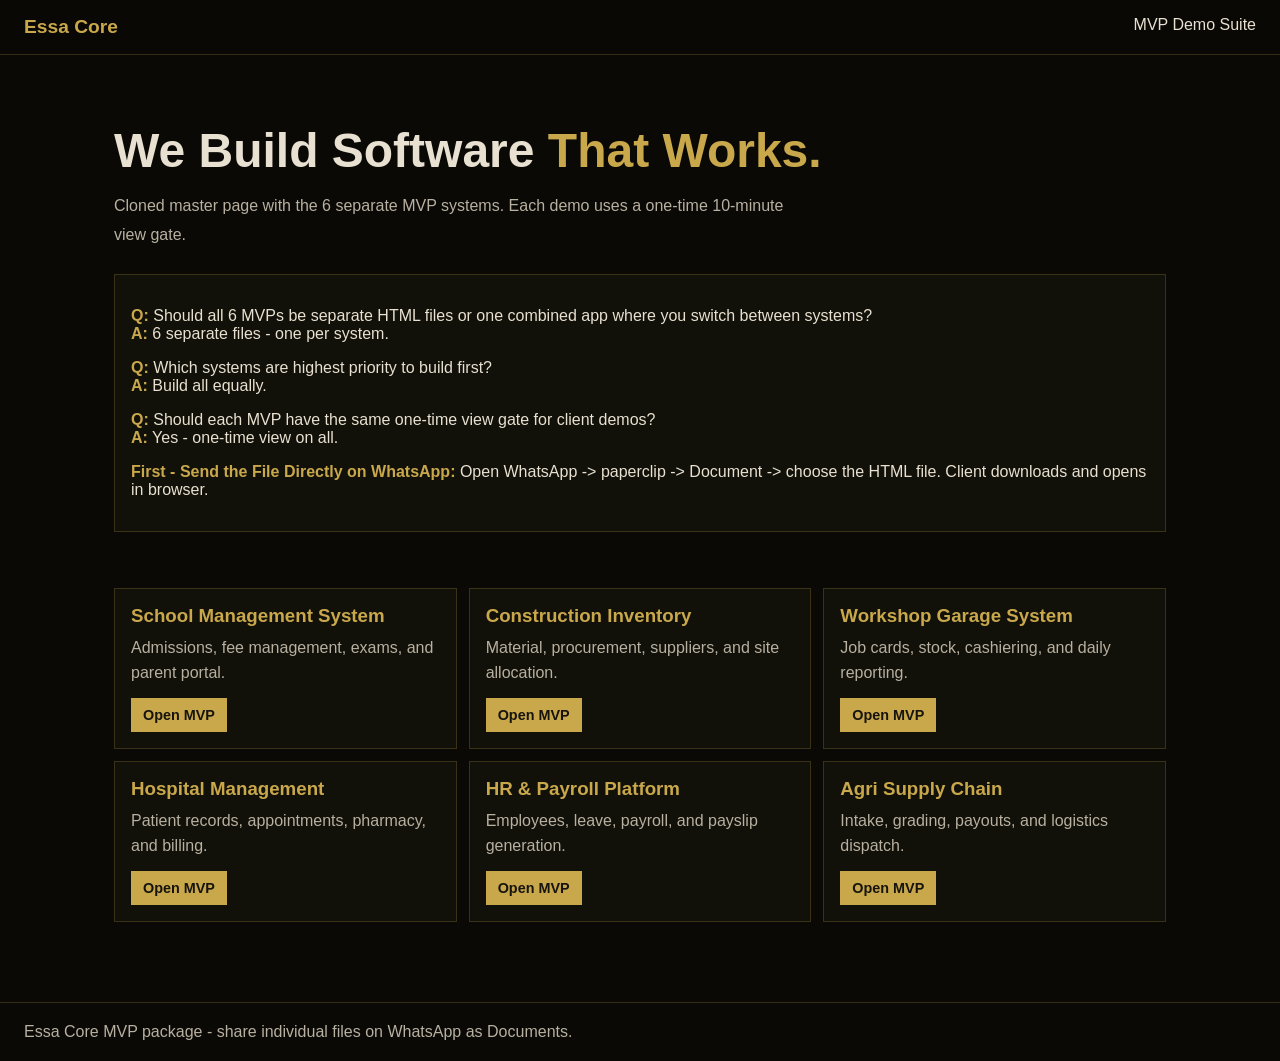
==== essacore-clone-mvp.html @ 49f9abde "Publish Essa Core website and MVP demos" ====
<!DOCTYPE html>
<html lang="en">
<head>
  <meta charset="UTF-8">
  <meta name="viewport" content="width=device-width, initial-scale=1.0">
  <title>Essa Core - MVP Projects</title>
  <style>
    :root{--ink:#0A0906;--ink2:#111009;--gold:#C9A84C;--text:#E8E0D0;--muted:#B8B0A0;--line:rgba(201,168,76,.22)}
    *{box-sizing:border-box} body{margin:0;background:var(--ink);color:var(--text);font-family:Arial,sans-serif}
    nav{position:sticky;top:0;background:rgba(10,9,6,.95);border-bottom:1px solid var(--line);padding:16px 24px;display:flex;justify-content:space-between;z-index:2}
    .logo{color:var(--gold);font-size:1.2rem;font-weight:700}
    .hero{padding:72px 24px 36px;max-width:1100px;margin:0 auto}
    h1{font-size:3rem;line-height:1.02;margin:0 0 14px} h1 em{color:var(--gold);font-style:normal}
    .sub{color:var(--muted);line-height:1.8;max-width:700px}
    .qa{margin-top:24px;background:var(--ink2);border:1px solid var(--line);padding:16px}
    .qa b{color:var(--gold)}
    .projects{padding:20px 24px 80px;max-width:1100px;margin:0 auto}
    .grid{display:grid;grid-template-columns:repeat(auto-fit,minmax(260px,1fr));gap:12px}
    .card{background:var(--ink2);border:1px solid var(--line);padding:16px}
    .card h3{margin:0 0 8px;color:var(--gold)}
    .card p{margin:0 0 12px;color:var(--muted);line-height:1.6}
    .btn{display:inline-block;text-decoration:none;background:var(--gold);color:#17140d;padding:9px 12px;font-size:.9rem;font-weight:700}
    .footer{padding:20px 24px;border-top:1px solid var(--line);color:var(--muted)}
  </style>
</head>
<body>
  <nav><div class="logo">Essa Core</div><div>MVP Demo Suite</div></nav>
  <section class="hero">
    <h1>We Build Software <em>That Works.</em></h1>
    <p class="sub">Cloned master page with the 6 separate MVP systems. Each demo uses a one-time 10-minute view gate.</p>
    <div class="qa">
      <p><b>Q:</b> Should all 6 MVPs be separate HTML files or one combined app where you switch between systems?<br><b>A:</b> 6 separate files - one per system.</p>
      <p><b>Q:</b> Which systems are highest priority to build first?<br><b>A:</b> Build all equally.</p>
      <p><b>Q:</b> Should each MVP have the same one-time view gate for client demos?<br><b>A:</b> Yes - one-time view on all.</p>
      <p><b>First - Send the File Directly on WhatsApp:</b> Open WhatsApp -> paperclip -> Document -> choose the HTML file. Client downloads and opens in browser.</p>
    </div>
  </section>
  <section class="projects">
    <div class="grid">
      <div class="card"><h3>School Management System</h3><p>Admissions, fee management, exams, and parent portal.</p><a class="btn" href="./mvp-school-management.html">Open MVP</a></div>
      <div class="card"><h3>Construction Inventory</h3><p>Material, procurement, suppliers, and site allocation.</p><a class="btn" href="./mvp-construction-inventory.html">Open MVP</a></div>
      <div class="card"><h3>Workshop Garage System</h3><p>Job cards, stock, cashiering, and daily reporting.</p><a class="btn" href="./mvp-workshop-garage.html">Open MVP</a></div>
      <div class="card"><h3>Hospital Management</h3><p>Patient records, appointments, pharmacy, and billing.</p><a class="btn" href="./mvp-hospital-management.html">Open MVP</a></div>
      <div class="card"><h3>HR & Payroll Platform</h3><p>Employees, leave, payroll, and payslip generation.</p><a class="btn" href="./mvp-hr-payroll.html">Open MVP</a></div>
      <div class="card"><h3>Agri Supply Chain</h3><p>Intake, grading, payouts, and logistics dispatch.</p><a class="btn" href="./mvp-agri-supply-chain.html">Open MVP</a></div>
    </div>
  </section>
  <div class="footer">Essa Core MVP package - share individual files on WhatsApp as Documents.</div>
</body>
</html>
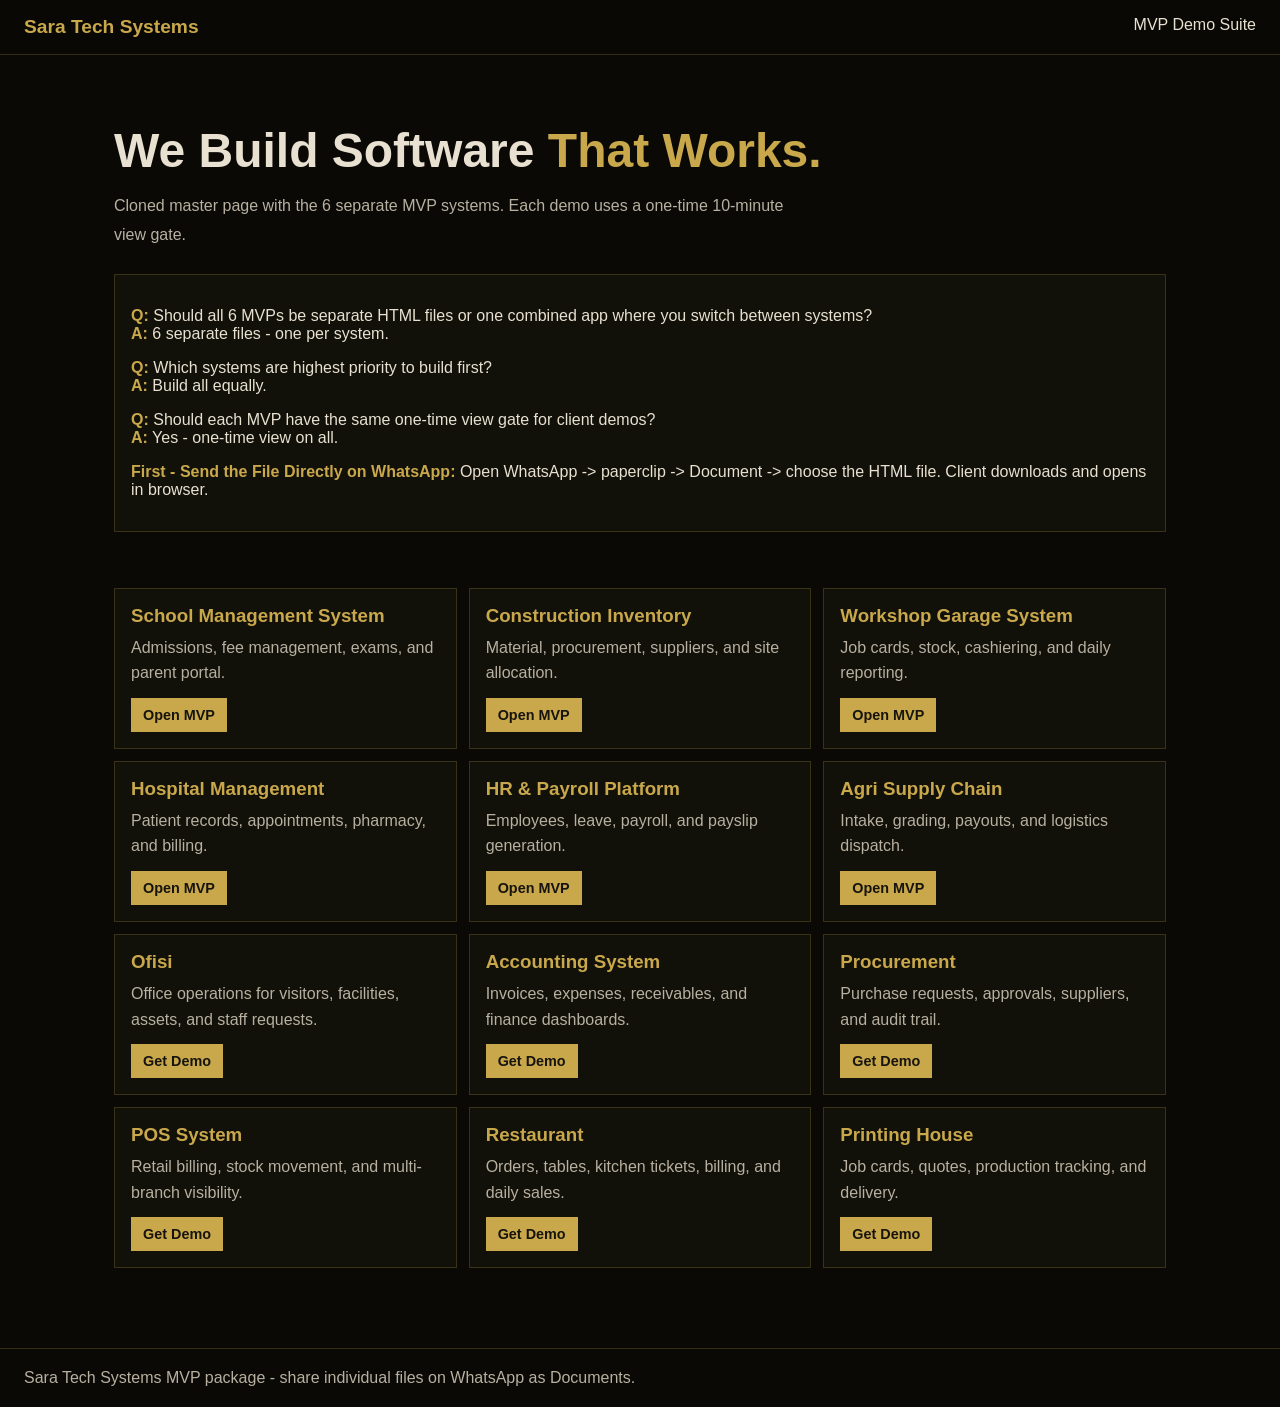
==== commit e8b472d7: "Rebrand the site to Sara Tech Systems and add demo cards. Point canonical URLs at saratechsystems.co" ====
--- a/essacore-clone-mvp.html
+++ b/essacore-clone-mvp.html
@@ -3,7 +3,9 @@
 <head>
   <meta charset="UTF-8">
   <meta name="viewport" content="width=device-width, initial-scale=1.0">
-  <title>Essa Core - MVP Projects</title>
+  <link rel="canonical" href="https://saratechsystems.com/essacore-clone-mvp.html" />
+
+  <title>Sara Tech Systems - MVP Projects</title>
   <style>
     :root{--ink:#0A0906;--ink2:#111009;--gold:#C9A84C;--text:#E8E0D0;--muted:#B8B0A0;--line:rgba(201,168,76,.22)}
     *{box-sizing:border-box} body{margin:0;background:var(--ink);color:var(--text);font-family:Arial,sans-serif}
@@ -24,7 +26,7 @@
   </style>
 </head>
 <body>
-  <nav><div class="logo">Essa Core</div><div>MVP Demo Suite</div></nav>
+  <nav><div class="logo">Sara Tech Systems</div><div>MVP Demo Suite</div></nav>
   <section class="hero">
     <h1>We Build Software <em>That Works.</em></h1>
     <p class="sub">Cloned master page with the 6 separate MVP systems. Each demo uses a one-time 10-minute view gate.</p>
@@ -43,8 +45,14 @@
       <div class="card"><h3>Hospital Management</h3><p>Patient records, appointments, pharmacy, and billing.</p><a class="btn" href="./mvp-hospital-management.html">Open MVP</a></div>
       <div class="card"><h3>HR & Payroll Platform</h3><p>Employees, leave, payroll, and payslip generation.</p><a class="btn" href="./mvp-hr-payroll.html">Open MVP</a></div>
       <div class="card"><h3>Agri Supply Chain</h3><p>Intake, grading, payouts, and logistics dispatch.</p><a class="btn" href="./mvp-agri-supply-chain.html">Open MVP</a></div>
+      <div class="card"><h3>Ofisi</h3><p>Office operations for visitors, facilities, assets, and staff requests.</p><a class="btn" href="https://api.whatsapp.com/send?phone=254729994363&text=Hi%20Sara%20Tech%20Systems%2C%20I%20want%20to%20get%20a%20demo%20for%20Ofisi.">Get Demo</a></div>
+      <div class="card"><h3>Accounting System</h3><p>Invoices, expenses, receivables, and finance dashboards.</p><a class="btn" href="https://api.whatsapp.com/send?phone=254729994363&text=Hi%20Sara%20Tech%20Systems%2C%20I%20want%20to%20get%20a%20demo%20for%20the%20Accounting%20System.">Get Demo</a></div>
+      <div class="card"><h3>Procurement</h3><p>Purchase requests, approvals, suppliers, and audit trail.</p><a class="btn" href="https://api.whatsapp.com/send?phone=254729994363&text=Hi%20Sara%20Tech%20Systems%2C%20I%20want%20to%20get%20a%20demo%20for%20the%20Procurement%20System.">Get Demo</a></div>
+      <div class="card"><h3>POS System</h3><p>Retail billing, stock movement, and multi-branch visibility.</p><a class="btn" href="https://api.whatsapp.com/send?phone=254729994363&text=Hi%20Sara%20Tech%20Systems%2C%20I%20want%20to%20get%20a%20demo%20for%20the%20POS%20System.">Get Demo</a></div>
+      <div class="card"><h3>Restaurant</h3><p>Orders, tables, kitchen tickets, billing, and daily sales.</p><a class="btn" href="https://api.whatsapp.com/send?phone=254729994363&text=Hi%20Sara%20Tech%20Systems%2C%20I%20want%20to%20get%20a%20demo%20for%20the%20Restaurant%20System.">Get Demo</a></div>
+      <div class="card"><h3>Printing House</h3><p>Job cards, quotes, production tracking, and delivery.</p><a class="btn" href="https://api.whatsapp.com/send?phone=254729994363&text=Hi%20Sara%20Tech%20Systems%2C%20I%20want%20to%20get%20a%20demo%20for%20the%20Printing%20House%20System.">Get Demo</a></div>
     </div>
   </section>
-  <div class="footer">Essa Core MVP package - share individual files on WhatsApp as Documents.</div>
+  <div class="footer">Sara Tech Systems MVP package - share individual files on WhatsApp as Documents.</div>
 </body>
 </html>
